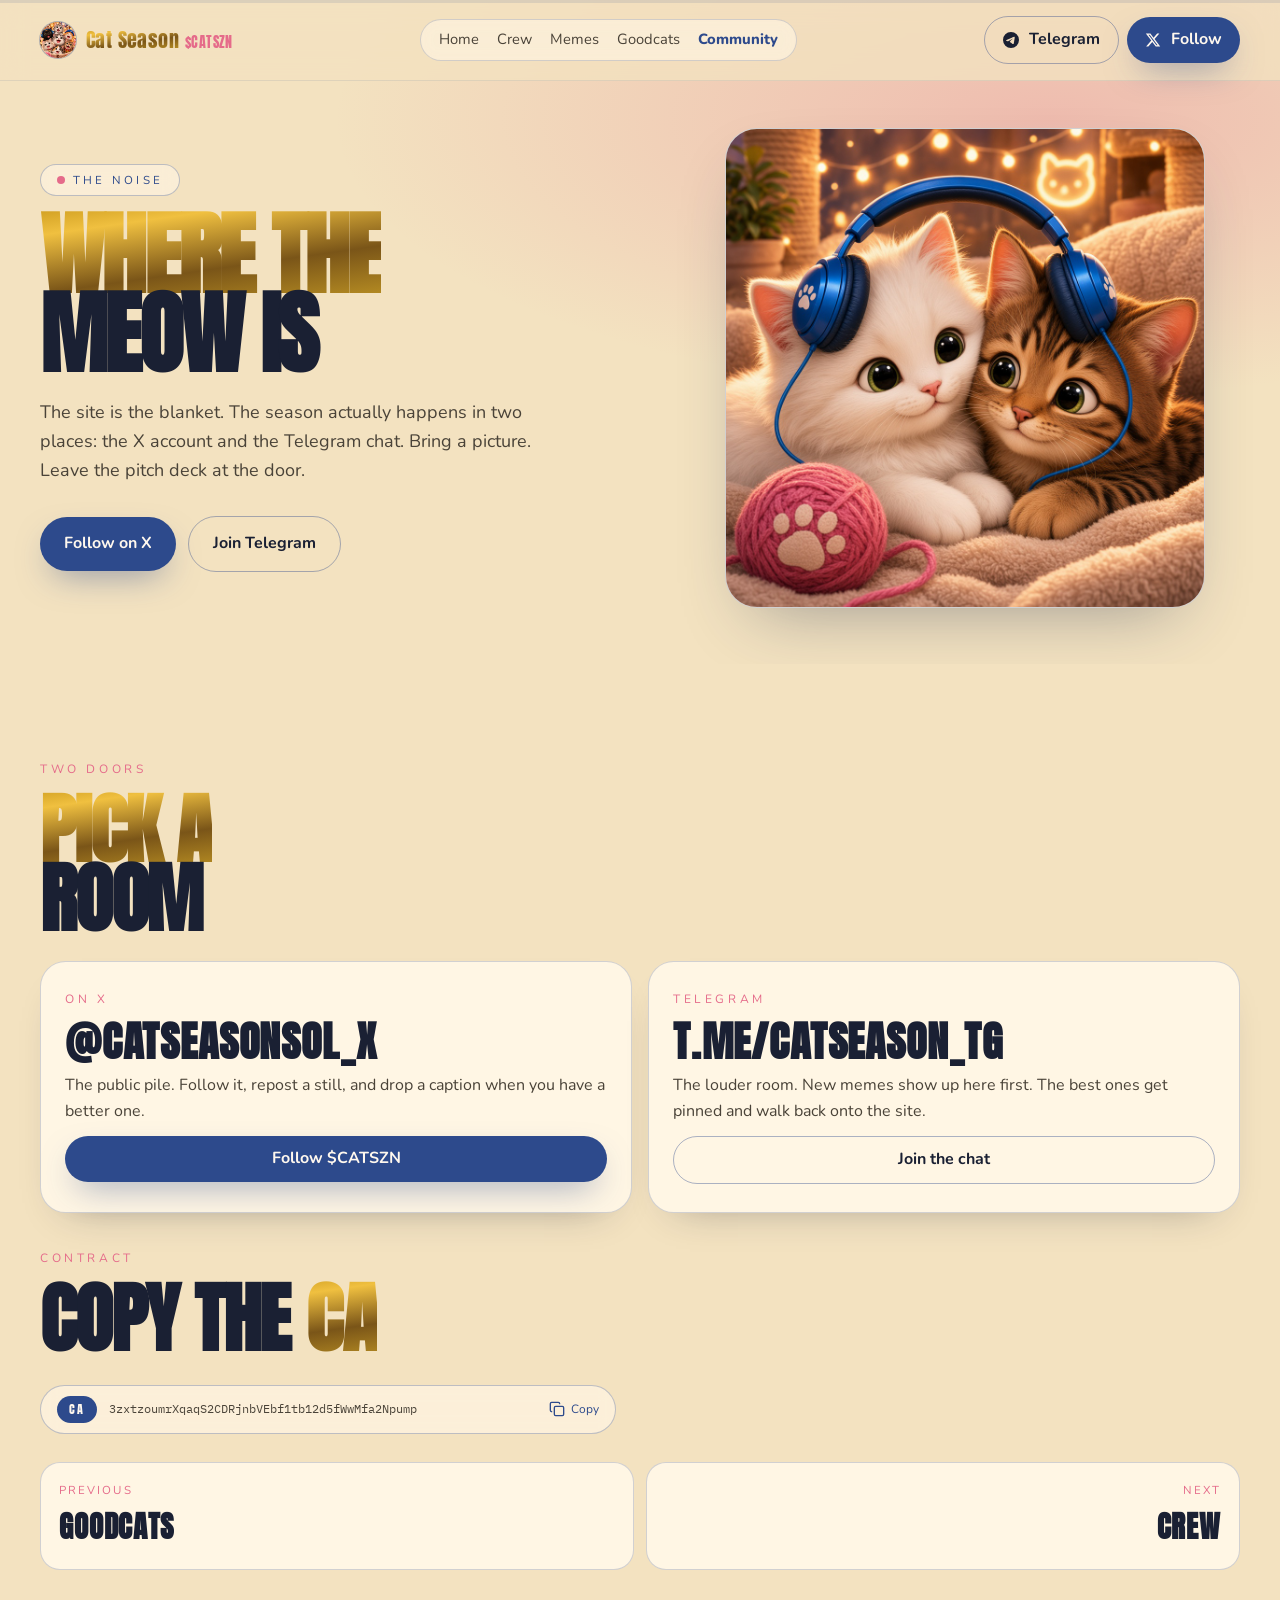
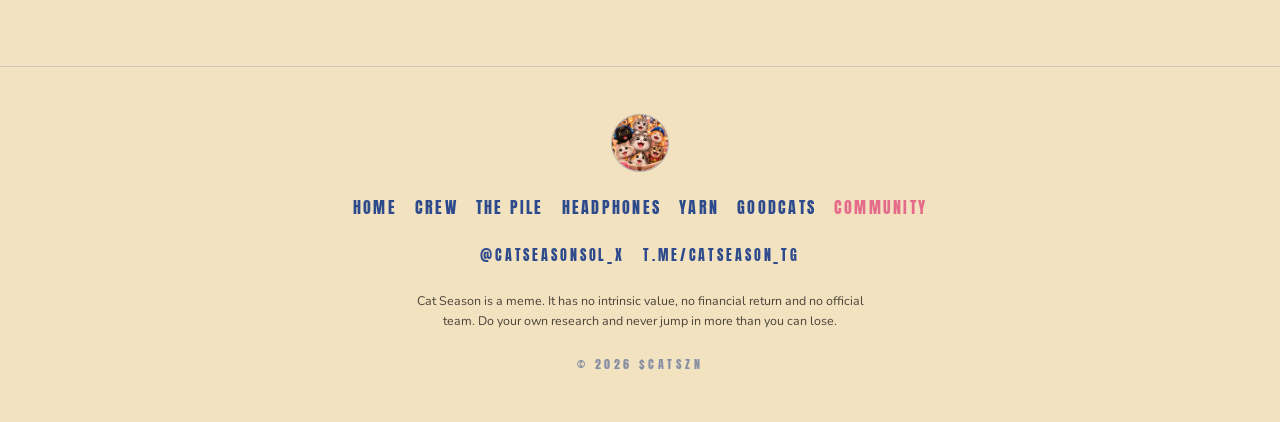
==== community.html @ 0cc7e9cc "update" ====
<!DOCTYPE html>
<html lang="en">
<head>
  <meta charset="utf-8" />
  <meta name="viewport" content="width=device-width, initial-scale=1" />
  <title>Community — Cat Season</title>
  <meta name="description" content="Cat Season lives on X and Telegram. Follow @catseasonsol_x and join t.me/catseason_tg." />
  <meta name="theme-color" content="#f6ead2" />
  <link rel="icon" href="logo.png" />
  <link rel="preconnect" href="https://fonts.googleapis.com" />
  <link rel="preconnect" href="https://fonts.gstatic.com" crossorigin />
  <link href="https://fonts.googleapis.com/css2?family=Anton&family=Fredoka:wght@600;700&family=IBM+Plex+Mono:wght@500&family=Nunito:wght@400;600;700;800&display=swap" rel="stylesheet" />
  <link rel="stylesheet" href="theme.css" />
  <script>document.documentElement.classList.add("js");</script>
</head>
<body class="page-community">
  <div class="wipe" aria-hidden="true"></div>
  <div class="scroll-track" aria-hidden="true"></div>
  <header class="site-header">
    <div class="shell header-inner">
      <a href="index.html" class="brand">
        <img src="logo.png" alt="" />
        <span class="brand-name"><span class="text-gold">Cat Season</span><span class="brand-ticker">$CATSZN</span></span>
      </a>
      <nav class="menu" id="site-menu">
        <a href="index.html">Home</a>
        <a href="crew.html">Crew</a>
        <a href="index.html#chapters">Memes</a>
        <a href="goodcats.html">Goodcats</a>
        <a href="community.html" aria-current="page">Community</a>
      </nav>
      <div class="header-end">
        <button type="button" class="nav-toggle" aria-expanded="false" aria-controls="site-menu" aria-label="Open menu">
          <span></span><span></span><span></span>
        </button>
        <a href="https://t.me/catseason_tg" target="_blank" rel="noreferrer" class="btn btn-ghost" aria-label="Cat Season on Telegram">
          <svg viewBox="0 0 24 24" aria-hidden="true"><path d="M11.944 0A12 12 0 0 0 0 12a12 12 0 0 0 12 12 12 12 0 0 0 12-12A12 12 0 0 0 12 0a12 12 0 0 0-.056 0zm4.962 7.224c.1-.002.321.023.465.14a.506.506 0 0 1 .171.325c.016.093.036.306.02.472-.18 1.898-.962 6.502-1.36 8.627-.168.9-.499 1.201-.82 1.23-.696.065-1.225-.46-1.9-.902-1.056-.693-1.653-1.124-2.678-1.8-1.185-.78-.417-1.21.258-1.91.177-.184 3.247-2.977 3.307-3.23.007-.032.014-.15-.056-.212s-.174-.041-.249-.024c-.106.024-1.793 1.14-5.061 3.345-.48.33-.913.49-1.302.48-.428-.008-1.252-.241-1.865-.44-.752-.245-1.349-.374-1.297-.789.027-.216.325-.437.893-.663 3.498-1.524 5.83-2.529 6.998-3.014 3.332-1.386 4.025-1.627 4.476-1.635z"></path></svg>
          <span class="btn-label">Telegram</span>
        </a>
        <a href="https://x.com/catseasonsol_x" target="_blank" rel="noreferrer" class="btn btn-primary">
          <svg viewBox="0 0 24 24" aria-hidden="true"><path d="M18.244 2.25h3.308l-7.227 8.26 8.502 11.24H16.17l-5.214-6.817L4.99 21.75H1.68l7.73-8.835L1.254 2.25H8.08l4.713 6.231zm-1.161 17.52h1.833L7.084 4.126H5.117z"></path></svg>
          <span class="btn-label">Follow</span>
        </a>
      </div>
    </div>
  </header>
  <main>
    <section class="story-hero">
      <div class="shell story-hero-grid">
        <div class="rise-in">
          <p class="eyebrow"><i class="pulse"></i>The noise</p>
          <h1><span class="text-gold">Where the</span><br />meow is</h1>
          <p class="lede">The site is the blanket. The season actually happens in two places: the X account and the Telegram chat. Bring a picture. Leave the pitch deck at the door.</p>
          <div class="actions">
            <a href="https://x.com/catseasonsol_x" target="_blank" rel="noreferrer" class="btn btn-primary">Follow on X</a>
            <a href="https://t.me/catseason_tg" target="_blank" rel="noreferrer" class="btn btn-ghost">Join Telegram</a>
          </div>
        </div>
        <div class="story-stage">
          <div class="rings" aria-hidden="true"><i></i><i></i><i></i></div>
          <div class="story-frame">
            <img src="memes/shared-aux.png" alt="White kitten and brown tabby sharing one pair of blue headphones" />
          </div>
        </div>
      </div>
    </section>
    <section class="section">
      <div class="shell">
        <div class="reveal">
          <p class="kicker">Two doors</p>
          <h2><span class="text-gold">Pick a</span><br />room</h2>
        </div>
        <div class="social-grid">
          <a class="social-card reveal" href="https://x.com/catseasonsol_x" target="_blank" rel="noreferrer">
            <span class="kicker">On X</span>
            <strong>@catseasonsol_x</strong>
            <p>The public pile. Follow it, repost a still, and drop a caption when you have a better one.</p>
            <span class="btn btn-primary">Follow $CATSZN</span>
          </a>
          <a class="social-card reveal" href="https://t.me/catseason_tg" target="_blank" rel="noreferrer">
            <span class="kicker">Telegram</span>
            <strong>t.me/catseason_tg</strong>
            <p>The louder room. New memes show up here first. The best ones get pinned and walk back onto the site.</p>
            <span class="btn btn-ghost">Join the chat</span>
          </a>
        </div>
        <div class="reveal" style="margin-top: 36px">
          <p class="kicker">Contract</p>
          <h2>Copy the <span class="text-gold">CA</span></h2>
          <button type="button" class="ca-btn" id="ca-btn" data-ca="3zxtzoumrXqaqS2CDRjnbVEbf1tb12d5fWwMfa2Npump">
            <span class="ca-pill">CA</span>
            <span class="ca-value" id="ca-value">3zxtzoumrXqaqS2CDRjnbVEbf1tb12d5fWwMfa2Npump</span>
            <span class="ca-copy">
              <svg xmlns="http://www.w3.org/2000/svg" width="16" height="16" viewBox="0 0 24 24" fill="none" stroke="currentColor" stroke-width="2" stroke-linecap="round" stroke-linejoin="round" aria-hidden="true"><rect width="14" height="14" x="8" y="8" rx="2" ry="2"></rect><path d="M4 16c-1.1 0-2-.9-2-2V4c0-1.1.9-2 2-2h10c1.1 0 2 .9 2 2"></path></svg>
              <span class="btn-label" id="ca-label">Copy</span>
            </span>
          </button>
        </div>
        <nav class="pager reveal" aria-label="More pages">
          <a href="goodcats.html"><span>Previous</span><strong>Goodcats</strong></a>
          <a class="next" href="crew.html"><span>Next</span><strong>Crew</strong></a>
        </nav>
      </div>
    </section>
  </main>
  <footer class="site-footer">
    <div class="shell footer-inner">
      <img src="logo.png" alt="" />
      <nav class="footer-pages" aria-label="Site pages">
        <a href="index.html">Home</a>
        <a href="crew.html">Crew</a>
        <a href="pile.html">The Pile</a>
        <a href="headphones.html">Headphones</a>
        <a href="yarn.html">Yarn</a>
        <a href="goodcats.html">Goodcats</a>
        <a href="community.html" aria-current="page">Community</a>
      </nav>
      <div class="footer-handles">
        <a href="https://x.com/catseasonsol_x" target="_blank" rel="noreferrer" class="footer-handle">@catseasonsol_x</a>
        <a href="https://t.me/catseason_tg" target="_blank" rel="noreferrer" class="footer-handle">t.me/catseason_tg</a>
      </div>
      <p class="disclaimer">Cat Season is a meme. It has no intrinsic value, no financial return and no official team. Do your own research and never jump in more than you can lose.</p>
      <p class="copy">© 2026 $CATSZN</p>
    </div>
  </footer>
  <script src="site.js"></script>
</body>
</html>
---- theme.css ----
*,
*::before,
*::after {
  box-sizing: border-box;
  margin: 0;
  padding: 0;
}

:root {
  --background: #f3e2c0;
  --foreground: #1a2033;
  --card: #fff6e4;
  --card-foreground: #1c2438;
  --primary: #2d4a8c;
  --primary-foreground: #fff8ee;
  --secondary: #f3d6ae;
  --muted: #efe0c0;
  --muted-foreground: #4a4338;
  --accent: #e56b8a;
  --accent-foreground: #fff7f4;
  --gold-hi: #f6e08a;
  --gold-mid: #e8b84a;
  --gold-lo: #b8860b;
  --navy: #1a2438;
  --peach: #f3d4ae;
  --yarn: #f4a8bc;
  --border: #c9a46a55;
  --shadow: 0 28px 70px -30px rgba(36, 48, 80, 0.45);
  --display: "Anton", "Fredoka", system-ui, sans-serif;
  --sans: "Nunito", system-ui, sans-serif;
  --mono: "IBM Plex Mono", ui-monospace, monospace;
}

html {
  scroll-behavior: smooth;
}

body {
  font-family: var(--sans);
  color: var(--foreground);
  background: var(--background);
  line-height: 1.6;
  min-height: 100vh;
  overflow-x: hidden;
  -webkit-font-smoothing: antialiased;
}

img {
  max-width: 100%;
  display: block;
}

a {
  color: inherit;
  text-decoration: none;
}

button {
  font: inherit;
  color: inherit;
  cursor: pointer;
  background: none;
  border: 0;
}

.shell {
  width: min(1200px, calc(100% - 32px));
  margin-inline: auto;
}

.font-display {
  font-family: var(--display);
  font-weight: 700;
}

.text-gold {
  color: transparent;
  background-image: linear-gradient(
    172deg,
    #b8860b 0%,
    #f0c040 26%,
    #7a5518 58%,
    #d4a828 100%
  );
  -webkit-background-clip: text;
  background-clip: text;
}

/* Header */
.site-header {
  position: fixed;
  inset: 0 0 auto;
  z-index: 50;
  border-bottom: 1px solid rgba(45, 74, 140, 0.1);
  background: color-mix(in oklab, var(--background) 80%, transparent);
  backdrop-filter: blur(14px);
}

.header-inner {
  display: flex;
  align-items: center;
  justify-content: space-between;
  gap: 16px;
  padding: 16px 0;
}

.brand {
  display: flex;
  align-items: center;
  gap: 10px;
}

.brand img {
  width: 36px;
  height: 36px;
  border-radius: 999px;
  object-fit: cover;
  box-shadow: 0 0 0 1px rgba(45, 74, 140, 0.35);
}

.brand-name {
  font-family: var(--display);
  font-size: 1.25rem;
  letter-spacing: 0.02em;
}

.brand-ticker {
  margin-left: 6px;
  font-size: 0.85rem;
  color: var(--accent);
}

.menu {
  display: none;
  align-items: center;
  gap: 32px;
  padding: 10px 28px;
  border-radius: 999px;
  border: 1px solid rgba(45, 74, 140, 0.2);
  background: color-mix(in oklab, var(--card) 60%, transparent);
  color: var(--muted-foreground);
  font-size: 0.92rem;
  backdrop-filter: blur(8px);
}

.menu a:hover {
  color: var(--primary);
}

.header-end {
  display: flex;
  align-items: center;
  gap: 8px;
}

.btn {
  display: inline-flex;
  align-items: center;
  justify-content: center;
  gap: 10px;
  border-radius: 999px;
  padding: 10px 18px;
  font-weight: 700;
  transition: transform 0.2s ease, background 0.2s ease, border-color 0.2s ease;
}

.btn:hover {
  transform: scale(1.05);
}

.btn-primary {
  background: var(--primary);
  color: var(--primary-foreground);
  box-shadow: 0 14px 34px -12px rgba(45, 74, 140, 0.55);
}

.btn-ghost {
  border: 1px solid rgba(45, 74, 140, 0.4);
  color: var(--foreground);
}

.btn-ghost:hover {
  border-color: var(--primary);
  background: rgba(45, 74, 140, 0.08);
}

.btn svg {
  width: 16px;
  height: 16px;
  fill: currentColor;
}

.btn-label {
  display: none;
}

/* Hero */
.hero {
  position: relative;
  isolation: isolate;
  overflow: hidden;
}

.hero-glow,
.hero-grid {
  position: absolute;
  inset: 0;
  z-index: -1;
  pointer-events: none;
}

.hero-glow {
  background:
    radial-gradient(120% 80% at 70% 8%, rgba(255, 244, 214, 0.95) 0%, transparent 62%),
    radial-gradient(90% 70% at 8% 100%, rgba(244, 168, 188, 0.45) 0%, transparent 65%),
    radial-gradient(70% 50% at 90% 80%, rgba(45, 74, 140, 0.12) 0%, transparent 60%);
}

.hero-grid {
  opacity: 0.45;
  background-image:
    linear-gradient(rgba(45, 74, 140, 0.14) 1px, transparent 1px),
    linear-gradient(90deg, rgba(45, 74, 140, 0.14) 1px, transparent 1px);
  background-size: 72px 72px;
  mask-image: radial-gradient(100% 70% at 50% 30%, black, transparent 75%);
}

.hero-inner {
  display: grid;
  min-height: 100svh;
  grid-template-columns: 1fr;
  align-items: center;
  gap: 40px;
  padding: 112px 0 64px;
}

.hero-copy { order: 2; }
.hero-visual { order: 1; }

.eyebrow {
  display: inline-flex;
  align-items: center;
  gap: 8px;
  margin-bottom: 20px;
  padding: 6px 16px;
  border-radius: 999px;
  border: 1px solid rgba(45, 74, 140, 0.3);
  background: color-mix(in oklab, var(--card) 60%, transparent);
  color: var(--primary);
  font-size: 0.72rem;
  letter-spacing: 0.28em;
  text-transform: uppercase;
  backdrop-filter: blur(8px);
}

.hero h1 {
  font-family: var(--display);
  font-size: clamp(3.2rem, 10vw, 6.8rem);
  line-height: 0.86;
  letter-spacing: -0.03em;
  text-transform: uppercase;
}

.title-line {
  display: block;
}

.title-line.text-gold {
  white-space: nowrap;
}

.hero h1 .ticker {
  margin-left: 12px;
  vertical-align: super;
  font-size: 0.28em;
  letter-spacing: 0.2em;
  color: var(--accent);
}

.lede {
  margin-top: 24px;
  max-width: 32rem;
  color: var(--muted-foreground);
  font-size: 1.05rem;
}

.actions {
  display: flex;
  flex-wrap: wrap;
  align-items: center;
  gap: 12px;
  margin-top: 32px;
}

.actions .btn {
  padding: 14px 24px;
}

.ca-btn {
  display: flex;
  width: 100%;
  max-width: 36rem;
  align-items: center;
  gap: 12px;
  margin-top: 32px;
  padding: 10px 16px;
  border-radius: 999px;
  border: 1px solid rgba(45, 74, 140, 0.3);
  background: color-mix(in oklab, var(--card) 70%, transparent);
  text-align: left;
  backdrop-filter: blur(8px);
}

.ca-btn:hover {
  border-color: rgba(45, 74, 140, 0.7);
  background: var(--card);
}

.ca-pill {
  flex-shrink: 0;
  border-radius: 999px;
  background: var(--primary);
  color: var(--primary-foreground);
  padding: 4px 12px;
  font-family: var(--display);
  font-size: 0.72rem;
  letter-spacing: 0.16em;
}

.ca-value {
  min-width: 0;
  flex: 1;
  overflow: hidden;
  text-overflow: ellipsis;
  white-space: nowrap;
  font-family: var(--mono);
  font-size: 0.78rem;
  color: var(--muted-foreground);
}

.ca-copy {
  display: flex;
  flex-shrink: 0;
  align-items: center;
  gap: 6px;
  color: var(--primary);
  font-size: 0.75rem;
}

.scroll-hint {
  display: none;
  align-items: center;
  gap: 8px;
  margin-top: 40px;
  color: var(--muted-foreground);
  font-size: 0.72rem;
  letter-spacing: 0.25em;
  text-transform: uppercase;
}

.scroll-hint:hover {
  color: var(--primary);
}

.scroll-hint svg {
  width: 16px;
  height: 16px;
  animation: bounce 1.2s infinite;
}

.hero-visual {
  position: relative;
  display: grid;
  place-items: center;
}

.watermark {
  position: absolute;
  z-index: -1;
  font-family: var(--display);
  font-size: clamp(9rem, 26vw, 22rem);
  line-height: 1;
  color: rgba(45, 74, 140, 0.07);
  filter: blur(2px);
  user-select: none;
  pointer-events: none;
}

.coin-scene {
  position: relative;
  display: grid;
  place-items: center;
  width: 100%;
  perspective: 900px;
}

.coin-aura {
  position: absolute;
  aspect-ratio: 1;
  width: 118%;
  border-radius: 999px;
  opacity: 0.8;
  filter: blur(48px);
  background: radial-gradient(circle, rgba(255, 244, 214, 0.9) 0%, rgba(232, 184, 74, 0.45) 44%, transparent 72%);
}

.coin-float {
  position: relative;
  width: 100%;
  display: grid;
  place-items: center;
  animation: float 5.5s ease-in-out infinite;
}

.coin-wrap {
  position: relative;
  aspect-ratio: 1;
  width: 100%;
  max-width: 19rem;
  transform-style: preserve-3d;
  filter: drop-shadow(0 30px 45px rgba(45, 74, 140, 0.35));
}

.coin {
  position: absolute;
  inset: 0;
  transform-style: preserve-3d;
  animation: spin-y 22s linear infinite;
}

.coin-scene:hover .coin {
  animation-play-state: paused;
}

.coin-edge {
  position: absolute;
  inset: 0;
  border-radius: 999px;
  background: linear-gradient(90deg, #c9922e, #f0c040, #e8789a, #2d4a8c);
  transform-style: preserve-3d;
}

.coin-face {
  position: absolute;
  inset: 0;
  border-radius: 999px;
  overflow: hidden;
  backface-visibility: hidden;
}

.coin-face img {
  width: 100%;
  height: 100%;
  object-fit: cover;
}

.coin-sheen {
  position: absolute;
  inset: 0;
  border-radius: 999px;
  background: linear-gradient(115deg, transparent 32%, rgba(255, 255, 255, 0.55) 48%, transparent 64%);
  background-size: 220% 100%;
  animation: sheen 3.8s ease-in-out infinite;
}

.coin-back {
  display: grid;
  place-items: center;
  background: radial-gradient(circle at 32% 28%, #f6e08a 0%, #e8b84a 42%, #c45d72 100%);
}

.coin-back span {
  font-family: var(--display);
  font-size: clamp(5rem, 18vw, 9rem);
  line-height: 1;
  color: rgba(255, 248, 238, 0.88);
}

/* Marquee */
.marquee {
  position: relative;
  overflow: hidden;
  border-block: 1px solid rgba(45, 74, 140, 0.22);
  background: rgba(45, 74, 140, 0.08);
  padding: 14px 0;
}

.marquee:hover .marquee-track {
  animation-play-state: paused;
}

.marquee-track {
  display: flex;
  width: max-content;
  align-items: center;
  gap: 40px;
  white-space: nowrap;
  animation: marquee 42s linear infinite;
}

.marquee-item {
  display: flex;
  align-items: center;
  gap: 40px;
  font-family: var(--display);
  font-size: clamp(1rem, 2vw, 1.25rem);
  letter-spacing: 0.2em;
  text-transform: uppercase;
  color: var(--primary);
}

.dot {
  width: 6px;
  height: 6px;
  border-radius: 999px;
  background: var(--accent);
}

/* Sections */
.section {
  position: relative;
  overflow: hidden;
  padding: 96px 0;
}

.about-grid {
  display: grid;
  gap: 56px;
}

.banner-wrap {
  position: relative;
}

.banner-glow {
  position: absolute;
  inset: 24px;
  z-index: -1;
  border-radius: 999px;
  opacity: 0.6;
  filter: blur(48px);
  background: radial-gradient(circle, rgba(232, 184, 74, 0.55) 0%, transparent 68%);
}

.banner-wrap img {
  width: 100%;
  aspect-ratio: 16 / 9;
  object-fit: cover;
  object-position: center;
  border-radius: 2rem;
  border: 1px solid rgba(45, 74, 140, 0.22);
  box-shadow: var(--shadow);
  animation: float 6.5s ease-in-out infinite;
}

.kicker {
  margin-bottom: 16px;
  color: var(--accent);
  font-size: 0.75rem;
  letter-spacing: 0.3em;
  text-transform: uppercase;
}

.section h2 {
  font-family: var(--display);
  font-size: clamp(2.6rem, 6vw, 4.8rem);
  line-height: 0.9;
  letter-spacing: -0.02em;
  text-transform: uppercase;
}

.prose {
  margin-top: 24px;
  max-width: 36rem;
  color: var(--muted-foreground);
}

.prose + .prose {
  margin-top: 16px;
}

.memes {
  border-top: 1px solid rgba(45, 74, 140, 0.18);
}

.memes-glow {
  position: absolute;
  inset: 0;
  z-index: -1;
  background: radial-gradient(90% 60% at 50% 0%, rgba(255, 244, 214, 0.9) 0%, transparent 62%);
}

.memes-head {
  display: flex;
  flex-direction: column;
  gap: 24px;
}

.memes-head p {
  max-width: 22rem;
  color: var(--muted-foreground);
}

.meme-bento {
  display: grid;
  grid-template-columns: 1fr 1fr;
  gap: 14px;
  margin-top: 56px;
}

.meme {
  position: relative;
  overflow: hidden;
  border-radius: 1.5rem;
  border: 1px solid rgba(45, 74, 140, 0.22);
  background: var(--card);
  box-shadow: 0 18px 40px -28px rgba(28, 36, 56, 0.45);
  transition: transform 0.3s ease, box-shadow 0.3s ease;
}

.meme:nth-child(2) { transform: rotate(1.2deg); }
.meme:nth-child(3) { transform: rotate(-1.4deg); }
.meme:nth-child(4) { transform: rotate(1.6deg); }
.meme:nth-child(5) { transform: rotate(-1deg); }
.meme:nth-child(6) { transform: rotate(0.8deg); }

.meme:hover {
  z-index: 2;
  transform: rotate(0deg) translateY(-4px);
  box-shadow: 0 28px 50px -24px rgba(28, 36, 56, 0.5);
}

.meme-feature {
  grid-column: 1 / -1;
  transform: none;
}

.meme-open,
.meme-link {
  display: block;
  width: 100%;
  padding: 0;
  cursor: zoom-in;
}

.meme-link {
  cursor: pointer;
}

.meme-link::after {
  content: "Open meme";
  position: absolute;
  top: 12px;
  right: 12px;
  z-index: 1;
  border-radius: 999px;
  padding: 6px 10px;
  background: rgba(255, 246, 228, 0.94);
  color: var(--primary);
  font-family: var(--display);
  font-size: 0.68rem;
  letter-spacing: 0.12em;
  text-transform: uppercase;
  opacity: 0;
  transform: translateY(-4px);
  transition: opacity 0.2s ease, transform 0.2s ease;
}

.meme:hover .meme-link::after,
.meme-link:focus-visible::after {
  opacity: 1;
  transform: none;
}

.meme img {
  width: 100%;
  aspect-ratio: 1;
  object-fit: cover;
  transition: transform 0.5s ease;
}

.meme-feature img {
  aspect-ratio: 16 / 11;
}

.meme:hover img {
  transform: scale(1.04);
}

.meme figcaption {
  position: absolute;
  inset: auto 0 0;
  padding: 40px 16px 16px;
  background: linear-gradient(to top, rgba(255, 246, 228, 0.96), rgba(255, 246, 228, 0.7), transparent);
  font-family: var(--display);
  font-size: 0.78rem;
  letter-spacing: 0.04em;
  line-height: 1.25;
  text-transform: uppercase;
  pointer-events: none;
}

.lightbox {
  position: fixed;
  inset: 0;
  z-index: 80;
  display: grid;
  place-items: center;
  padding: 20px;
}

.lightbox[hidden] {
  display: none;
}

.lightbox-backdrop {
  position: absolute;
  inset: 0;
  border: 0;
  padding: 0;
  background: rgba(26, 36, 56, 0.72);
  backdrop-filter: blur(10px);
  cursor: zoom-out;
}

.lightbox-card {
  position: relative;
  z-index: 1;
  width: min(860px, 100%);
  margin: 0;
  overflow: hidden;
  border-radius: 1.5rem;
  background: var(--card);
  box-shadow: 0 40px 80px -30px rgba(28, 36, 56, 0.55);
}

.lightbox-card img {
  display: block;
  width: 100%;
  height: auto;
  max-height: min(78vh, 860px);
  aspect-ratio: auto;
  object-fit: contain;
  background: #1a2438;
  transform: none;
}

.lightbox-card figcaption {
  position: static;
  padding: 16px 20px 20px;
  background: none;
  font-family: var(--display);
  letter-spacing: 0.06em;
  text-transform: uppercase;
  color: var(--foreground);
}

.lightbox-close {
  position: absolute;
  top: 12px;
  right: 12px;
  z-index: 2;
  border-radius: 999px;
  padding: 8px 14px;
  background: rgba(255, 246, 228, 0.92);
  color: var(--primary);
  font-size: 0.75rem;
  font-weight: 800;
  letter-spacing: 0.08em;
  text-transform: uppercase;
}

.cta-card {
  display: flex;
  flex-direction: column;
  align-items: center;
  gap: 20px;
  margin-top: 64px;
  padding: 48px 24px;
  border-radius: 1.5rem;
  border: 1px solid rgba(45, 74, 140, 0.28);
  background: color-mix(in oklab, var(--card) 60%, transparent);
  text-align: center;
  backdrop-filter: blur(8px);
}

.cta-card h3 {
  font-family: var(--display);
  font-size: clamp(1.8rem, 4vw, 3rem);
  line-height: 1.1;
  letter-spacing: -0.02em;
  text-transform: uppercase;
}

.cta-card p {
  max-width: 28rem;
  color: var(--muted-foreground);
}

.cta-actions {
  display: flex;
  flex-wrap: wrap;
  justify-content: center;
  gap: 12px;
}

.cta-actions .btn {
  padding: 14px 24px;
}

/* Footer */
.site-footer {
  border-top: 1px solid rgba(45, 74, 140, 0.18);
  padding: 48px 0;
}

.footer-inner {
  display: flex;
  flex-direction: column;
  align-items: center;
  gap: 24px;
}

.site-footer img {
  width: 56px;
  height: 56px;
  border-radius: 999px;
  object-fit: cover;
  box-shadow: 0 0 0 1px rgba(45, 74, 140, 0.35);
}

.footer-links {
  display: flex;
  align-items: center;
  gap: 12px;
}

.icon-btn {
  display: grid;
  width: 44px;
  height: 44px;
  place-items: center;
  border-radius: 999px;
  border: 1px solid rgba(45, 74, 140, 0.3);
  color: var(--primary);
}

.icon-btn:hover {
  background: var(--primary);
  color: var(--primary-foreground);
}

.icon-btn svg {
  width: 16px;
  height: 16px;
  fill: currentColor;
}

.footer-handles {
  display: flex;
  flex-wrap: wrap;
  justify-content: center;
  gap: 8px 18px;
}

.footer-handle {
  font-family: var(--display);
  font-size: 0.9rem;
  letter-spacing: 0.2em;
  text-transform: uppercase;
  color: var(--primary);
}

.footer-handle:hover {
  opacity: 0.7;
}

.disclaimer {
  max-width: 28rem;
  text-align: center;
  font-size: 0.78rem;
  line-height: 1.6;
  color: var(--muted-foreground);
}

.copy {
  font-family: var(--display);
  font-size: 0.72rem;
  letter-spacing: 0.3em;
  text-transform: uppercase;
  color: rgba(45, 74, 140, 0.55);
}

@keyframes float {
  0%, 100% { transform: translateY(0); }
  50% { transform: translateY(-12px); }
}

@keyframes bounce {
  0%, 100% { transform: translateY(0); }
  50% { transform: translateY(5px); }
}

@keyframes marquee {
  from { transform: translateX(0); }
  to { transform: translateX(-50%); }
}

@media (min-width: 640px) {
  .shell { width: min(1200px, calc(100% - 48px)); }
  .btn-label { display: inline; }
  .lede { font-size: 1.125rem; }
  .coin-wrap { max-width: 26rem; }
  .meme-bento { gap: 18px; }
  .meme figcaption { font-size: 0.9rem; }
  .cta-card { padding: 48px; }
}

@media (min-width: 768px) {
  .menu { display: flex; }
}

@media (min-width: 1024px) {
  .hero-inner {
    grid-template-columns: 1.05fr 1fr;
    gap: 24px;
    padding-top: 96px;
  }

  .hero-copy { order: 1; }
  .hero-visual { order: 2; }
  .scroll-hint { display: inline-flex; }
  .coin-wrap { max-width: 30rem; }

  .about-grid {
    grid-template-columns: 0.95fr 1.05fr;
    align-items: center;
  }

  .memes-head {
    flex-direction: row;
    align-items: flex-end;
    justify-content: space-between;
  }

  .meme-bento {
    grid-template-columns: repeat(3, 1fr);
    grid-template-rows: auto auto auto;
  }

  .meme-feature {
    grid-column: 1 / 3;
    grid-row: 1 / 3;
  }

  .meme,
  .meme-open,
  .meme-link {
    height: 100%;
  }

  .meme-feature img {
    height: 100%;
    aspect-ratio: auto;
    min-height: 100%;
  }

  .meme:nth-child(2) { grid-column: 3; grid-row: 1; }
  .meme:nth-child(3) { grid-column: 3; grid-row: 2; }
}

/* Motion */
.wipe {
  position: fixed;
  inset: 0;
  z-index: 70;
  background: #f6ead2;
  transform-origin: top;
  animation: wipe-out 0.75s cubic-bezier(0.7, 0, 0.2, 1) forwards;
  pointer-events: none;
}

.scroll-track {
  position: fixed;
  top: 0;
  left: 0;
  right: 0;
  z-index: 60;
  height: 3px;
  background: rgba(45, 74, 140, 0.12);
  pointer-events: none;
}

.scroll-track::before {
  content: "";
  display: block;
  width: calc(var(--p, 0) * 100%);
  height: 100%;
  background: linear-gradient(90deg, var(--gold-mid), var(--accent));
}

.nav-toggle {
  display: grid;
  gap: 5px;
  width: 42px;
  height: 42px;
  place-content: center;
  border-radius: 999px;
  border: 1px solid rgba(45, 74, 140, 0.3);
  background: color-mix(in oklab, var(--card) 70%, transparent);
}

.nav-toggle span {
  display: block;
  width: 16px;
  height: 2px;
  border-radius: 999px;
  background: var(--primary);
  transition: transform 0.2s ease, opacity 0.2s ease;
}

.nav-toggle[aria-expanded="true"] span:nth-child(1) {
  transform: translateY(7px) rotate(45deg);
}

.nav-toggle[aria-expanded="true"] span:nth-child(2) {
  opacity: 0;
}

.nav-toggle[aria-expanded="true"] span:nth-child(3) {
  transform: translateY(-7px) rotate(-45deg);
}

.menu a[aria-current="page"] {
  color: var(--primary);
  font-weight: 800;
}

.pulse {
  width: 8px;
  height: 8px;
  border-radius: 999px;
  background: var(--accent);
  box-shadow: 0 0 0 0 rgba(229, 107, 138, 0.55);
  animation: pulse 1.8s ease-out infinite;
}

.paws {
  position: absolute;
  inset: 0;
  z-index: 0;
  pointer-events: none;
}

.paws svg {
  position: absolute;
  width: 42px;
  fill: rgba(45, 74, 140, 0.16);
  animation: paw-float 7.5s ease-in-out infinite;
}

.paws svg:nth-child(1) { top: 16%; left: 7%; }
.paws svg:nth-child(2) { top: 34%; left: 20%; width: 26px; animation-delay: 0.4s; }
.paws svg:nth-child(3) { top: 72%; left: 5%; width: 34px; animation-delay: 0.8s; }
.paws svg:nth-child(4) { top: 14%; right: 10%; width: 30px; animation-delay: 0.2s; }
.paws svg:nth-child(5) { top: 64%; right: 7%; width: 50px; animation-delay: 1s; }
.paws svg:nth-child(6) { bottom: 16%; left: 44%; width: 22px; animation-delay: 0.6s; }

.hero-inner {
  position: relative;
  z-index: 1;
}

.rise-in > * {
  animation: rise 0.8s cubic-bezier(0.2, 0.7, 0.2, 1) both;
}

.rise-in > *:nth-child(2) { animation-delay: 0.08s; }
.rise-in > *:nth-child(3) { animation-delay: 0.16s; }
.rise-in > *:nth-child(4) { animation-delay: 0.24s; }
.rise-in > *:nth-child(5) { animation-delay: 0.32s; }
.rise-in > *:nth-child(6) { animation-delay: 0.4s; }

.hero-visual {
  animation: rise 1s 0.12s both;
}

.js .reveal {
  opacity: 0;
  transform: translateY(28px);
}

.js .reveal.is-in {
  opacity: 1;
  transform: none;
  transition: opacity 0.7s ease, transform 0.7s cubic-bezier(0.2, 0.7, 0.2, 1);
}

.stats {
  display: flex;
  flex-wrap: wrap;
  gap: 10px;
  margin-top: 28px;
  list-style: none;
}

.stats li {
  min-width: 96px;
  padding: 12px 16px;
  border-radius: 1rem;
  border: 1px solid rgba(45, 74, 140, 0.18);
  background: color-mix(in oklab, var(--card) 72%, transparent);
}

.stats strong {
  display: block;
  font-family: var(--display);
  font-size: 1.8rem;
  line-height: 1;
  color: var(--primary);
}

.stats span {
  font-size: 0.75rem;
  letter-spacing: 0.14em;
  text-transform: uppercase;
  color: var(--muted-foreground);
}

.chapter-grid {
  display: grid;
  gap: 16px;
  margin-top: 40px;
}

.chapter {
  position: relative;
  display: flex;
  min-height: 100%;
  flex-direction: column;
  overflow: hidden;
  border-radius: 1.75rem;
  border: 1px solid rgba(45, 74, 140, 0.22);
  background: var(--card);
  box-shadow: 0 18px 40px -28px rgba(28, 36, 56, 0.45);
  transition: transform 0.35s ease, box-shadow 0.35s ease;
}

.chapter:hover,
.chapter:focus-visible,
.js .chapter.reveal.is-in:hover,
.js .chapter.reveal.is-in:focus-visible {
  transform: translateY(-8px);
  box-shadow: 0 28px 50px -24px rgba(28, 36, 56, 0.5);
}

.chapter img {
  width: 100%;
  height: 240px;
  object-fit: cover;
  transition: transform 0.6s ease;
}

.chapter:hover img,
.chapter:focus-visible img {
  transform: scale(1.06);
}

.chapter-no {
  position: absolute;
  top: 14px;
  left: 14px;
  border-radius: 999px;
  padding: 4px 10px;
  background: rgba(255, 246, 228, 0.92);
  font-family: var(--display);
  letter-spacing: 0.14em;
  color: var(--primary);
}

.chapter-body {
  display: flex;
  flex-direction: column;
  gap: 8px;
  padding: 20px;
}

.chapter-body .kicker {
  margin: 0;
}

.chapter-body strong {
  font-family: var(--display);
  font-size: 1.35rem;
  line-height: 1.05;
  letter-spacing: 0.02em;
  text-transform: uppercase;
}

.footer-pages {
  display: flex;
  flex-wrap: wrap;
  justify-content: center;
  gap: 8px 18px;
}

.footer-pages a {
  font-family: var(--display);
  letter-spacing: 0.14em;
  text-transform: uppercase;
  color: var(--primary);
}

.footer-pages a:hover {
  color: var(--accent);
}

.footer-pages a[aria-current="page"] {
  color: var(--accent);
}

.story-hero {
  position: relative;
  overflow: hidden;
  padding: 128px 0 56px;
}

.story-hero::before {
  content: "";
  position: absolute;
  inset: 0;
  z-index: -1;
  pointer-events: none;
}

.page-pile .story-hero::before {
  background: radial-gradient(80% 60% at 78% 18%, rgba(232, 184, 74, 0.5), transparent 70%);
}

.page-headphones .story-hero::before {
  background: radial-gradient(80% 60% at 80% 16%, rgba(45, 74, 140, 0.22), transparent 68%);
}

.page-yarn .story-hero::before {
  background: radial-gradient(80% 60% at 82% 18%, rgba(244, 168, 188, 0.55), transparent 70%);
}

.page-crew .story-hero::before {
  background: radial-gradient(80% 60% at 78% 18%, rgba(45, 74, 140, 0.18), transparent 70%);
}

.page-goodcats .story-hero::before {
  background: radial-gradient(80% 60% at 80% 16%, rgba(232, 184, 74, 0.48), transparent 68%);
}

.page-community .story-hero::before {
  background: radial-gradient(80% 60% at 82% 18%, rgba(229, 107, 138, 0.32), transparent 70%);
}

.story-hero-grid {
  display: grid;
  gap: 36px;
  align-items: center;
}

.story-hero h1 {
  font-family: var(--display);
  font-size: clamp(3rem, 8vw, 5.6rem);
  line-height: 0.88;
  letter-spacing: -0.03em;
  text-transform: uppercase;
}

.story-stage {
  position: relative;
  display: grid;
  min-height: 380px;
  place-items: center;
}

.story-frame {
  position: relative;
  z-index: 1;
  width: min(100%, 480px);
  overflow: hidden;
  border-radius: 2rem;
  border: 1px solid rgba(45, 74, 140, 0.22);
  background: var(--card);
  box-shadow: var(--shadow);
  animation: float 6s ease-in-out infinite;
}

.story-frame img {
  width: 100%;
  aspect-ratio: 1;
  object-fit: cover;
  animation: ken 16s ease-in-out infinite alternate;
}

.peek {
  position: absolute;
  z-index: 2;
  right: 0;
  bottom: 6%;
  width: min(42%, 210px);
  border: 4px solid var(--card);
  border-radius: 1.25rem;
  box-shadow: var(--shadow);
  rotate: 7deg;
  animation: float 4.6s ease-in-out infinite;
}

.rings {
  position: absolute;
  inset: 8%;
  z-index: 0;
  pointer-events: none;
}

.rings i {
  position: absolute;
  inset: 0;
  border-radius: 999px;
  border: 2px solid rgba(45, 74, 140, 0.28);
  animation: ring 2.8s ease-out infinite;
}

.rings i:nth-child(2) { animation-delay: 0.6s; }
.rings i:nth-child(3) { animation-delay: 1.2s; }

.eq {
  position: absolute;
  z-index: 2;
  left: 6%;
  bottom: 8%;
  display: flex;
  align-items: flex-end;
  gap: 5px;
  height: 64px;
}

.eq span {
  width: 7px;
  height: 28%;
  border-radius: 999px;
  background: var(--primary);
  animation: eq 0.9s ease-in-out infinite;
}

.eq span:nth-child(2) { animation-delay: 0.12s; background: var(--accent); }
.eq span:nth-child(3) { animation-delay: 0.24s; background: var(--gold-mid); }
.eq span:nth-child(4) { animation-delay: 0.06s; background: var(--primary); }
.eq span:nth-child(5) { animation-delay: 0.3s; background: var(--accent); }

.yarn-orbit {
  position: absolute;
  inset: -6%;
  z-index: 2;
  pointer-events: none;
  animation: orbit 12s linear infinite;
}

.yarn-orbit .ball {
  position: absolute;
  top: 0;
  left: 50%;
  width: 68px;
  height: 68px;
  margin-left: -34px;
  border-radius: 999px;
  background:
    radial-gradient(circle at 32% 32%, rgba(255, 255, 255, 0.85), transparent 28%),
    repeating-linear-gradient(45deg, #6fbe3d 0 6px, #c6f48a 6px 11px);
  box-shadow: 0 12px 24px rgba(45, 74, 140, 0.25);
  animation: orbit 12s linear infinite reverse;
}

.string {
  display: block;
  width: min(440px, 100%);
  margin-top: 28px;
}

.string path {
  fill: none;
  stroke: var(--accent);
  stroke-width: 3;
  stroke-linecap: round;
  stroke-dasharray: 280;
  stroke-dashoffset: 280;
  animation: draw 1.8s ease forwards;
}

.beat-grid,
.still-grid {
  display: grid;
  gap: 16px;
  margin-top: 36px;
}

.beat {
  padding: 22px;
  border-radius: 1.4rem;
  border: 1px solid rgba(45, 74, 140, 0.18);
  background: color-mix(in oklab, var(--card) 76%, transparent);
}

.beat strong {
  display: block;
  margin-bottom: 8px;
  font-family: var(--display);
  font-size: 1.35rem;
  letter-spacing: 0.03em;
  line-height: 1.05;
  text-transform: uppercase;
}

.beat p {
  color: var(--muted-foreground);
}

.still .meme-open {
  overflow: hidden;
  border-radius: 1.5rem;
  border: 1px solid rgba(45, 74, 140, 0.22);
  background: var(--card);
  box-shadow: 0 18px 40px -28px rgba(28, 36, 56, 0.45);
}

.still img {
  width: 100%;
  aspect-ratio: 1;
  object-fit: cover;
  transition: transform 0.5s ease;
}

.still .meme-open:hover img {
  transform: scale(1.04);
}

.still figcaption {
  padding: 14px 16px 16px;
  font-family: var(--display);
  letter-spacing: 0.05em;
  text-transform: uppercase;
}

.lines {
  display: grid;
  gap: 10px;
  margin-top: 24px;
  list-style: none;
}

.lines li {
  display: flex;
  align-items: center;
  justify-content: space-between;
  gap: 12px;
  padding: 12px 12px 12px 16px;
  border-radius: 1rem;
  border: 1px solid rgba(45, 74, 140, 0.2);
  background: var(--card);
}

.lines span {
  font-family: var(--display);
  letter-spacing: 0.03em;
  line-height: 1.2;
  text-transform: uppercase;
}

.lines button {
  flex-shrink: 0;
  border-radius: 999px;
  padding: 8px 14px;
  background: var(--primary);
  color: var(--primary-foreground);
  font-size: 0.75rem;
  font-weight: 800;
  letter-spacing: 0.06em;
  text-transform: uppercase;
}

.pager {
  display: grid;
  grid-template-columns: 1fr 1fr;
  gap: 12px;
  margin-top: 28px;
}

.pager a {
  display: flex;
  min-height: 108px;
  flex-direction: column;
  justify-content: center;
  gap: 4px;
  padding: 18px;
  border-radius: 1.25rem;
  border: 1px solid rgba(45, 74, 140, 0.22);
  background: var(--card);
  transition: transform 0.25s ease, border-color 0.25s ease;
}

.pager a:hover {
  transform: translateY(-3px);
  border-color: var(--primary);
}

.pager span {
  color: var(--accent);
  font-size: 0.72rem;
  letter-spacing: 0.18em;
  text-transform: uppercase;
}

.pager strong {
  font-family: var(--display);
  font-size: clamp(1.3rem, 3vw, 1.8rem);
  letter-spacing: 0.03em;
  text-transform: uppercase;
}

.pager .next {
  text-align: right;
}

.btn:focus-visible,
.menu a:focus-visible,
.chapter:focus-visible,
.meme-link:focus-visible,
.meme-open:focus-visible {
  outline: 2px solid var(--primary);
  outline-offset: 3px;
}

@keyframes spin-y {
  from { transform: rotateY(0deg); }
  to { transform: rotateY(360deg); }
}

@keyframes sheen {
  0%, 100% { background-position: 130% 0; }
  50% { background-position: -30% 0; }
}

@keyframes rise {
  from { opacity: 0; transform: translateY(18px); }
  to { opacity: 1; transform: none; }
}

@keyframes wipe-out {
  from { transform: scaleY(1); }
  to { transform: scaleY(0); }
}

@keyframes paw-float {
  0%, 100% { transform: translateY(0) rotate(-8deg); opacity: 0.45; }
  50% { transform: translateY(-16px) rotate(8deg); opacity: 0.9; }
}

@keyframes pulse {
  70%, 100% { box-shadow: 0 0 0 8px rgba(229, 107, 138, 0); }
}

@keyframes ken {
  from { transform: scale(1); }
  to { transform: scale(1.08); }
}

@keyframes ring {
  from { transform: scale(0.7); opacity: 0.7; }
  to { transform: scale(1.08); opacity: 0; }
}

@keyframes eq {
  0%, 100% { height: 24%; }
  50% { height: 100%; }
}

@keyframes orbit {
  to { transform: rotate(360deg); }
}

@keyframes draw {
  to { stroke-dashoffset: 0; }
}

.inline-link {
  color: var(--primary);
  font-weight: 800;
  text-decoration: underline;
  text-underline-offset: 3px;
}

.crew-grid {
  display: grid;
  gap: 16px;
  margin-top: 36px;
}

.cat {
  display: flex;
  flex-direction: column;
  overflow: hidden;
  border-radius: 1.5rem;
  border: 1px solid rgba(45, 74, 140, 0.22);
  background: var(--card);
  box-shadow: 0 18px 40px -28px rgba(28, 36, 56, 0.45);
  transition: transform 0.3s ease;
}

.cat:hover,
.cat:focus-visible,
.js .cat.reveal.is-in:hover,
.js .cat.reveal.is-in:focus-visible {
  transform: translateY(-6px);
}

.cat-photo {
  display: block;
  height: 280px;
  overflow: hidden;
}

.cat-photo img {
  width: 100%;
  height: 100%;
  object-fit: cover;
  transform: scale(1.9);
  transition: transform 0.5s ease;
}

.pos-left img { transform-origin: 22% 42%; }
.pos-right img { transform-origin: 78% 40%; }
.pos-top img { transform-origin: 50% 18%; transform: scale(1.7); }
.pos-calico img { transform-origin: 74% 42%; }

.cat:hover .cat-photo img,
.cat:focus-visible .cat-photo img {
  transform: scale(2.05);
}

.story-frame-wide img { aspect-ratio: 16 / 10; }

.cat-copy {
  display: flex;
  flex-direction: column;
  gap: 6px;
  padding: 16px 18px 20px;
}

.cat-copy strong {
  font-family: var(--display);
  font-size: 1.45rem;
  letter-spacing: 0.03em;
  line-height: 1;
  text-transform: uppercase;
}

.cat-copy span {
  color: var(--muted-foreground);
}

.rule-list {
  display: grid;
  gap: 12px;
  margin-top: 28px;
  list-style: none;
}

.rule {
  display: grid;
  grid-template-columns: auto 1fr;
  gap: 16px;
  align-items: start;
  padding: 20px;
  border-radius: 1.4rem;
  border: 1px solid rgba(45, 74, 140, 0.18);
  background: color-mix(in oklab, var(--card) 76%, transparent);
}

.rule em {
  font-family: var(--display);
  font-style: normal;
  font-size: 1.5rem;
  line-height: 1;
  color: var(--accent);
}

.rule strong {
  display: block;
  margin-bottom: 4px;
  font-family: var(--display);
  font-size: 1.25rem;
  letter-spacing: 0.03em;
  text-transform: uppercase;
}

.rule p {
  color: var(--muted-foreground);
}

.social-grid {
  display: grid;
  gap: 16px;
  margin-top: 28px;
}

.social-card {
  display: flex;
  flex-direction: column;
  gap: 12px;
  padding: 28px 24px;
  border-radius: 1.6rem;
  border: 1px solid rgba(45, 74, 140, 0.22);
  background: var(--card);
  box-shadow: 0 18px 40px -28px rgba(28, 36, 56, 0.45);
  transition: transform 0.3s ease;
}

.social-card:hover,
.social-card:focus-visible,
.js .social-card.reveal.is-in:hover,
.js .social-card.reveal.is-in:focus-visible {
  transform: translateY(-6px);
}

.social-card .kicker {
  margin: 0;
}

.social-card strong {
  font-family: var(--display);
  font-size: clamp(1.8rem, 4vw, 2.6rem);
  line-height: 0.95;
  letter-spacing: 0.02em;
  text-transform: uppercase;
}

.social-card p {
  color: var(--muted-foreground);
}

@media (max-width: 1099px) {
  .menu {
    position: absolute;
    top: 100%;
    right: 16px;
    left: 16px;
    display: none;
    flex-direction: column;
    align-items: stretch;
    gap: 0;
    padding: 8px;
    border-radius: 1.25rem;
  }

  .menu.is-open {
    display: flex;
    z-index: 2;
    background: var(--card);
    box-shadow: var(--shadow);
  }

  .menu a {
    padding: 12px 14px;
    border-radius: 0.8rem;
  }

  .menu a:hover,
  .menu a:focus-visible {
    background: rgba(45, 74, 140, 0.08);
  }
}

@media (min-width: 1100px) {
  .nav-toggle { display: none; }
  .menu { gap: 18px; padding: 8px 18px; }
}

@media (min-width: 800px) {
  .chapter-grid,
  .beat-grid,
  .crew-grid {
    grid-template-columns: repeat(3, 1fr);
  }

  .social-grid {
    grid-template-columns: 1fr 1fr;
  }

  .still-grid {
    grid-template-columns: 1fr 1fr;
  }

  .story-hero-grid {
    grid-template-columns: 1.05fr 0.95fr;
    gap: 40px;
  }
}

@media (prefers-reduced-motion: reduce) {
  *,
  *::before,
  *::after {
    animation: none !important;
    transition: none !important;
    scroll-behavior: auto !important;
  }

  .wipe { display: none; }

  .js .reveal {
    opacity: 1;
    transform: none;
  }
}
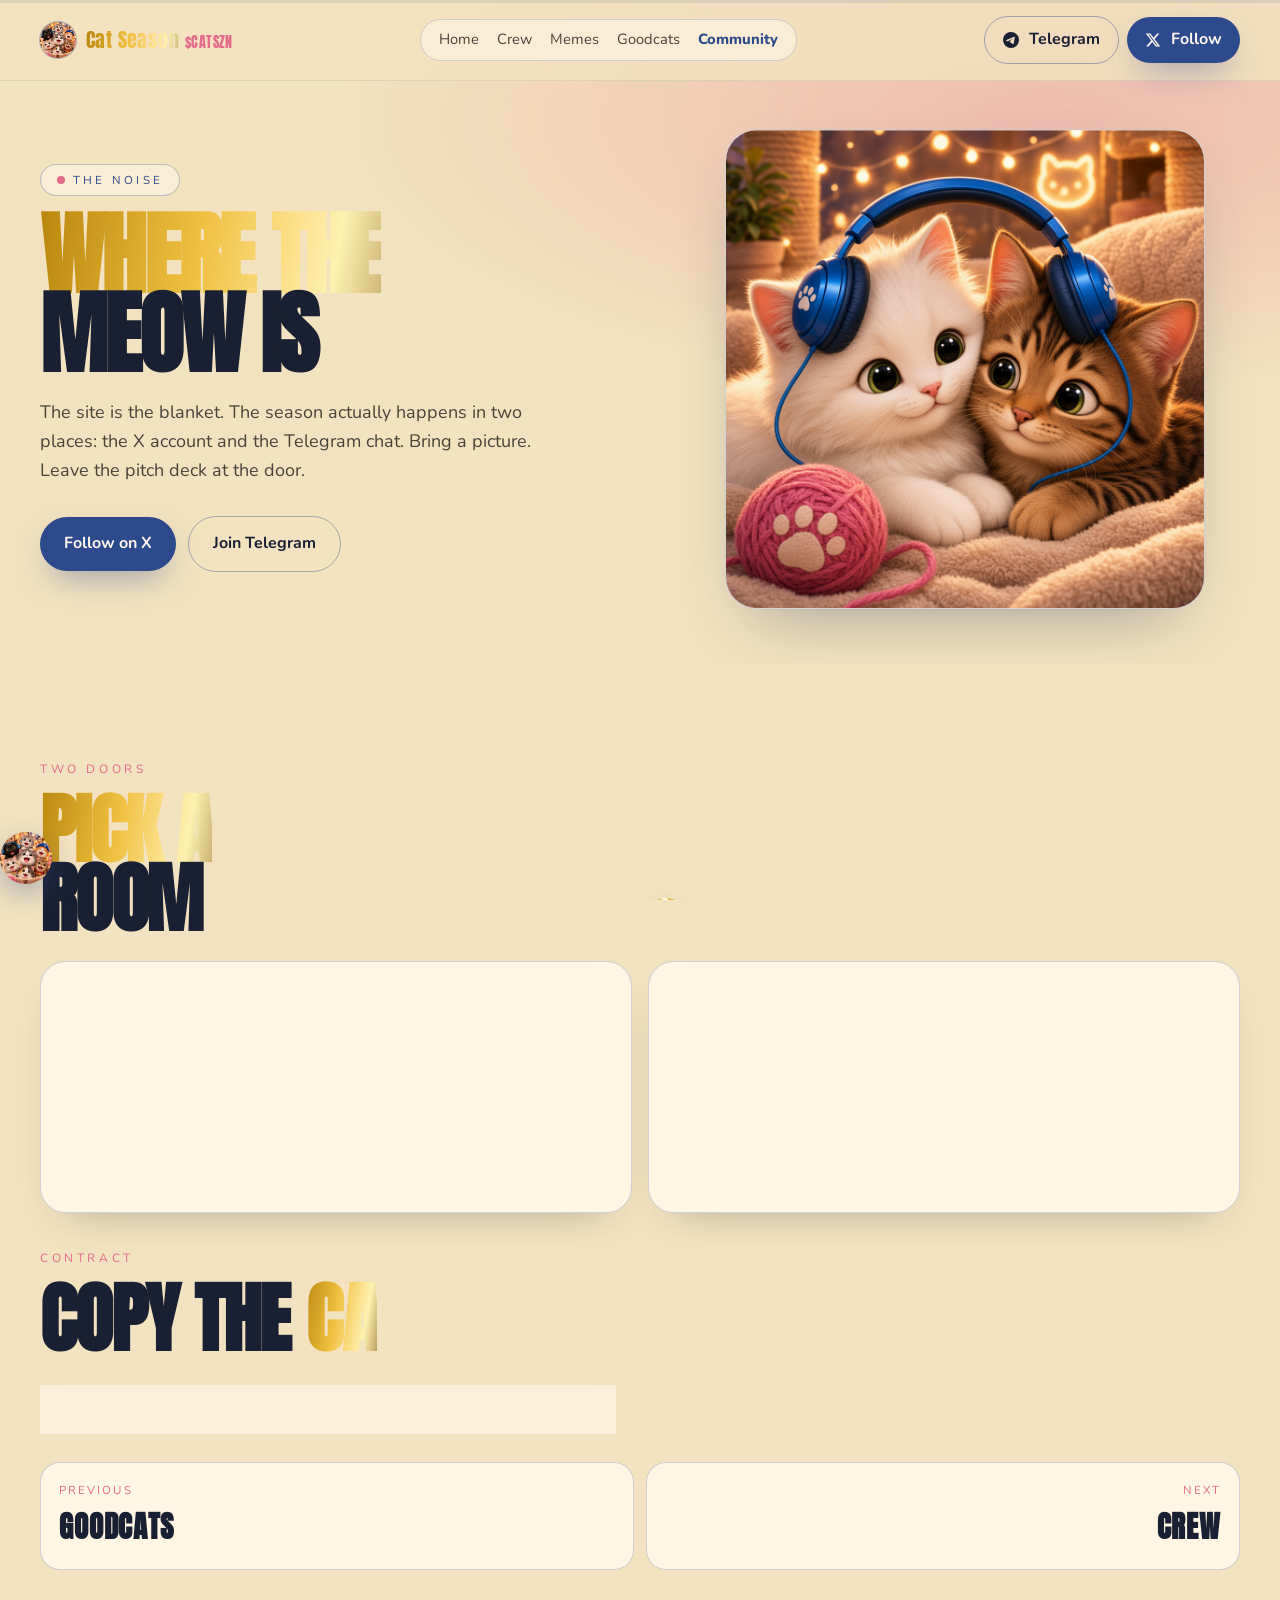
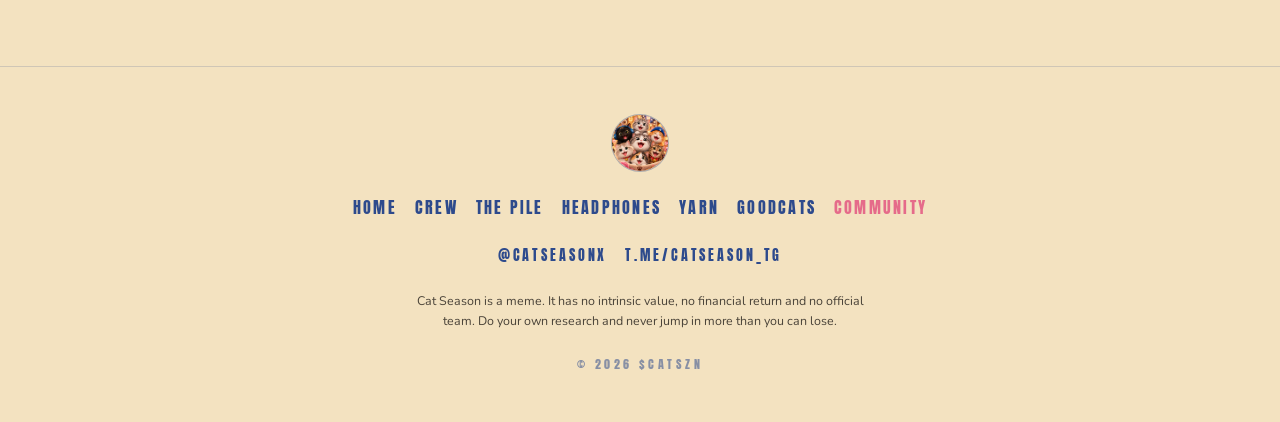
==== commit 8e9a9211: "update" ====
--- a/community.html
+++ b/community.html
@@ -4,7 +4,7 @@
   <meta charset="utf-8" />
   <meta name="viewport" content="width=device-width, initial-scale=1" />
   <title>Community — Cat Season</title>
-  <meta name="description" content="Cat Season lives on X and Telegram. Follow @catseasonsol_x and join t.me/catseason_tg." />
+  <meta name="description" content="Cat Season lives on X and Telegram. Follow @catseasonx and join t.me/catseason_tg." />
   <meta name="theme-color" content="#f6ead2" />
   <link rel="icon" href="logo.png" />
   <link rel="preconnect" href="https://fonts.googleapis.com" />
@@ -37,7 +37,7 @@
           <svg viewBox="0 0 24 24" aria-hidden="true"><path d="M11.944 0A12 12 0 0 0 0 12a12 12 0 0 0 12 12 12 12 0 0 0 12-12A12 12 0 0 0 12 0a12 12 0 0 0-.056 0zm4.962 7.224c.1-.002.321.023.465.14a.506.506 0 0 1 .171.325c.016.093.036.306.02.472-.18 1.898-.962 6.502-1.36 8.627-.168.9-.499 1.201-.82 1.23-.696.065-1.225-.46-1.9-.902-1.056-.693-1.653-1.124-2.678-1.8-1.185-.78-.417-1.21.258-1.91.177-.184 3.247-2.977 3.307-3.23.007-.032.014-.15-.056-.212s-.174-.041-.249-.024c-.106.024-1.793 1.14-5.061 3.345-.48.33-.913.49-1.302.48-.428-.008-1.252-.241-1.865-.44-.752-.245-1.349-.374-1.297-.789.027-.216.325-.437.893-.663 3.498-1.524 5.83-2.529 6.998-3.014 3.332-1.386 4.025-1.627 4.476-1.635z"></path></svg>
           <span class="btn-label">Telegram</span>
         </a>
-        <a href="https://x.com/catseasonsol_x" target="_blank" rel="noreferrer" class="btn btn-primary">
+        <a href="https://x.com/catseasonx" target="_blank" rel="noreferrer" class="btn btn-primary">
           <svg viewBox="0 0 24 24" aria-hidden="true"><path d="M18.244 2.25h3.308l-7.227 8.26 8.502 11.24H16.17l-5.214-6.817L4.99 21.75H1.68l7.73-8.835L1.254 2.25H8.08l4.713 6.231zm-1.161 17.52h1.833L7.084 4.126H5.117z"></path></svg>
           <span class="btn-label">Follow</span>
         </a>
@@ -52,7 +52,7 @@
           <h1><span class="text-gold">Where the</span><br />meow is</h1>
           <p class="lede">The site is the blanket. The season actually happens in two places: the X account and the Telegram chat. Bring a picture. Leave the pitch deck at the door.</p>
           <div class="actions">
-            <a href="https://x.com/catseasonsol_x" target="_blank" rel="noreferrer" class="btn btn-primary">Follow on X</a>
+            <a href="https://x.com/catseasonx" target="_blank" rel="noreferrer" class="btn btn-primary">Follow on X</a>
             <a href="https://t.me/catseason_tg" target="_blank" rel="noreferrer" class="btn btn-ghost">Join Telegram</a>
           </div>
         </div>
@@ -71,9 +71,9 @@
           <h2><span class="text-gold">Pick a</span><br />room</h2>
         </div>
         <div class="social-grid">
-          <a class="social-card reveal" href="https://x.com/catseasonsol_x" target="_blank" rel="noreferrer">
+          <a class="social-card reveal" href="https://x.com/catseasonx" target="_blank" rel="noreferrer">
             <span class="kicker">On X</span>
-            <strong>@catseasonsol_x</strong>
+            <strong>@catseasonx</strong>
             <p>The public pile. Follow it, repost a still, and drop a caption when you have a better one.</p>
             <span class="btn btn-primary">Follow $CATSZN</span>
           </a>
@@ -116,7 +116,7 @@
         <a href="community.html" aria-current="page">Community</a>
       </nav>
       <div class="footer-handles">
-        <a href="https://x.com/catseasonsol_x" target="_blank" rel="noreferrer" class="footer-handle">@catseasonsol_x</a>
+        <a href="https://x.com/catseasonx" target="_blank" rel="noreferrer" class="footer-handle">@catseasonx</a>
         <a href="https://t.me/catseason_tg" target="_blank" rel="noreferrer" class="footer-handle">t.me/catseason_tg</a>
       </div>
       <p class="disclaimer">Cat Season is a meme. It has no intrinsic value, no financial return and no official team. Do your own research and never jump in more than you can lose.</p>
--- a/theme.css
+++ b/theme.css
@@ -76,14 +76,17 @@
 .text-gold {
   color: transparent;
   background-image: linear-gradient(
-    172deg,
+    100deg,
     #b8860b 0%,
-    #f0c040 26%,
+    #f0c040 22%,
+    #fff1b0 40%,
     #7a5518 58%,
     #d4a828 100%
   );
+  background-size: 220% 100%;
   -webkit-background-clip: text;
   background-clip: text;
+  animation: gold-shift 5.5s ease-in-out infinite;
 }
 
 /* Header */
@@ -169,9 +172,21 @@
 }
 
 .btn-primary {
+  position: relative;
+  overflow: hidden;
   background: var(--primary);
   color: var(--primary-foreground);
   box-shadow: 0 14px 34px -12px rgba(45, 74, 140, 0.55);
+}
+
+.btn-primary::after {
+  content: "";
+  position: absolute;
+  inset: 0;
+  background: linear-gradient(110deg, transparent 28%, rgba(255, 255, 255, 0.38) 48%, transparent 68%);
+  transform: translateX(-130%);
+  animation: btn-shine 3.6s ease-in-out infinite;
+  pointer-events: none;
 }
 
 .btn-ghost {
@@ -223,6 +238,7 @@
     linear-gradient(90deg, rgba(45, 74, 140, 0.14) 1px, transparent 1px);
   background-size: 72px 72px;
   mask-image: radial-gradient(100% 70% at 50% 30%, black, transparent 75%);
+  animation: grid-drift 26s linear infinite;
 }
 
 .hero-inner {
@@ -1800,6 +1816,153 @@
   }
 }
 
+main,
+.site-footer {
+  position: relative;
+  z-index: 1;
+}
+
+.sky {
+  position: fixed;
+  inset: 0;
+  z-index: 0;
+  overflow: hidden;
+  pointer-events: none;
+}
+
+.sky span {
+  position: absolute;
+  bottom: -40px;
+  animation: float-up var(--dur, 18s) linear infinite;
+  animation-delay: var(--delay, 0s);
+}
+
+.sky i {
+  display: block;
+  border-radius: 999px;
+}
+
+.sky .ball {
+  width: var(--size, 26px);
+  height: var(--size, 26px);
+  background:
+    radial-gradient(circle at 32% 32%, rgba(255, 255, 255, 0.8), transparent 30%),
+    repeating-linear-gradient(45deg, var(--yarn, #e56b8a) 0 5px, #fff6e4 5px 9px);
+  box-shadow: 0 8px 16px rgba(45, 74, 140, 0.18);
+  animation: twirl 3.2s linear infinite;
+}
+
+.sky .light {
+  width: var(--size, 7px);
+  height: var(--size, 7px);
+  background: #fff6d0;
+  box-shadow: 0 0 12px 3px rgba(246, 224, 138, 0.85);
+  animation: twinkle 1.8s ease-in-out infinite;
+}
+
+.paw-stamp {
+  position: fixed;
+  z-index: 45;
+  width: 28px;
+  height: 28px;
+  pointer-events: none;
+  animation: stamp 0.95s ease forwards;
+}
+
+.paw-stamp svg {
+  width: 100%;
+  height: 100%;
+  fill: rgba(45, 74, 140, 0.42);
+}
+
+.scroll-mascot {
+  position: fixed;
+  z-index: 46;
+  bottom: 16px;
+  left: calc(var(--p, 0) * (100% - 68px));
+  width: 52px;
+  height: 52px;
+  pointer-events: none;
+  filter: drop-shadow(0 10px 14px rgba(45, 74, 140, 0.35));
+}
+
+.scroll-mascot img {
+  width: 100%;
+  height: 100%;
+  border-radius: 999px;
+  object-fit: cover;
+  animation: roll 7s linear infinite;
+}
+
+.burst {
+  position: fixed;
+  z-index: 70;
+  width: 10px;
+  height: 10px;
+  margin: -5px 0 0 -5px;
+  border-radius: 999px;
+  pointer-events: none;
+  animation: burst 0.7s ease-out forwards;
+}
+
+.chapter,
+.meme,
+.cat,
+.social-card,
+.beat {
+  transform-style: preserve-3d;
+}
+
+@keyframes gold-shift {
+  0%, 100% { background-position: 0% 50%; }
+  50% { background-position: 100% 50%; }
+}
+
+@keyframes btn-shine {
+  0%, 55% { transform: translateX(-130%); }
+  100% { transform: translateX(130%); }
+}
+
+@keyframes grid-drift {
+  from { background-position: 0 0, 0 0; }
+  to { background-position: 72px 72px, 72px 72px; }
+}
+
+@keyframes float-up {
+  from { transform: translate3d(0, 20vh, 0); }
+  to { transform: translate3d(var(--sway, 20px), -120vh, 0); }
+}
+
+@keyframes twirl {
+  to { transform: rotate(360deg); }
+}
+
+@keyframes twinkle {
+  0%, 100% { opacity: 0.25; transform: scale(0.65); }
+  50% { opacity: 1; transform: scale(1); }
+}
+
+@keyframes stamp {
+  0% { opacity: 0; transform: translate(-50%, -50%) scale(0.35) rotate(var(--rot, 0deg)); }
+  18% { opacity: 0.9; transform: translate(-50%, -50%) scale(1) rotate(var(--rot, 0deg)); }
+  100% { opacity: 0; transform: translate(-50%, -50%) scale(0.85) rotate(var(--rot, 0deg)); }
+}
+
+@keyframes roll {
+  to { transform: rotate(360deg); }
+}
+
+@keyframes burst {
+  to {
+    opacity: 0;
+    transform: translate(var(--dx), var(--dy)) scale(0.4);
+  }
+}
+
+@media (max-width: 700px) {
+  .scroll-mascot { width: 40px; height: 40px; bottom: 10px; }
+}
+
 @media (prefers-reduced-motion: reduce) {
   *,
   *::before,
